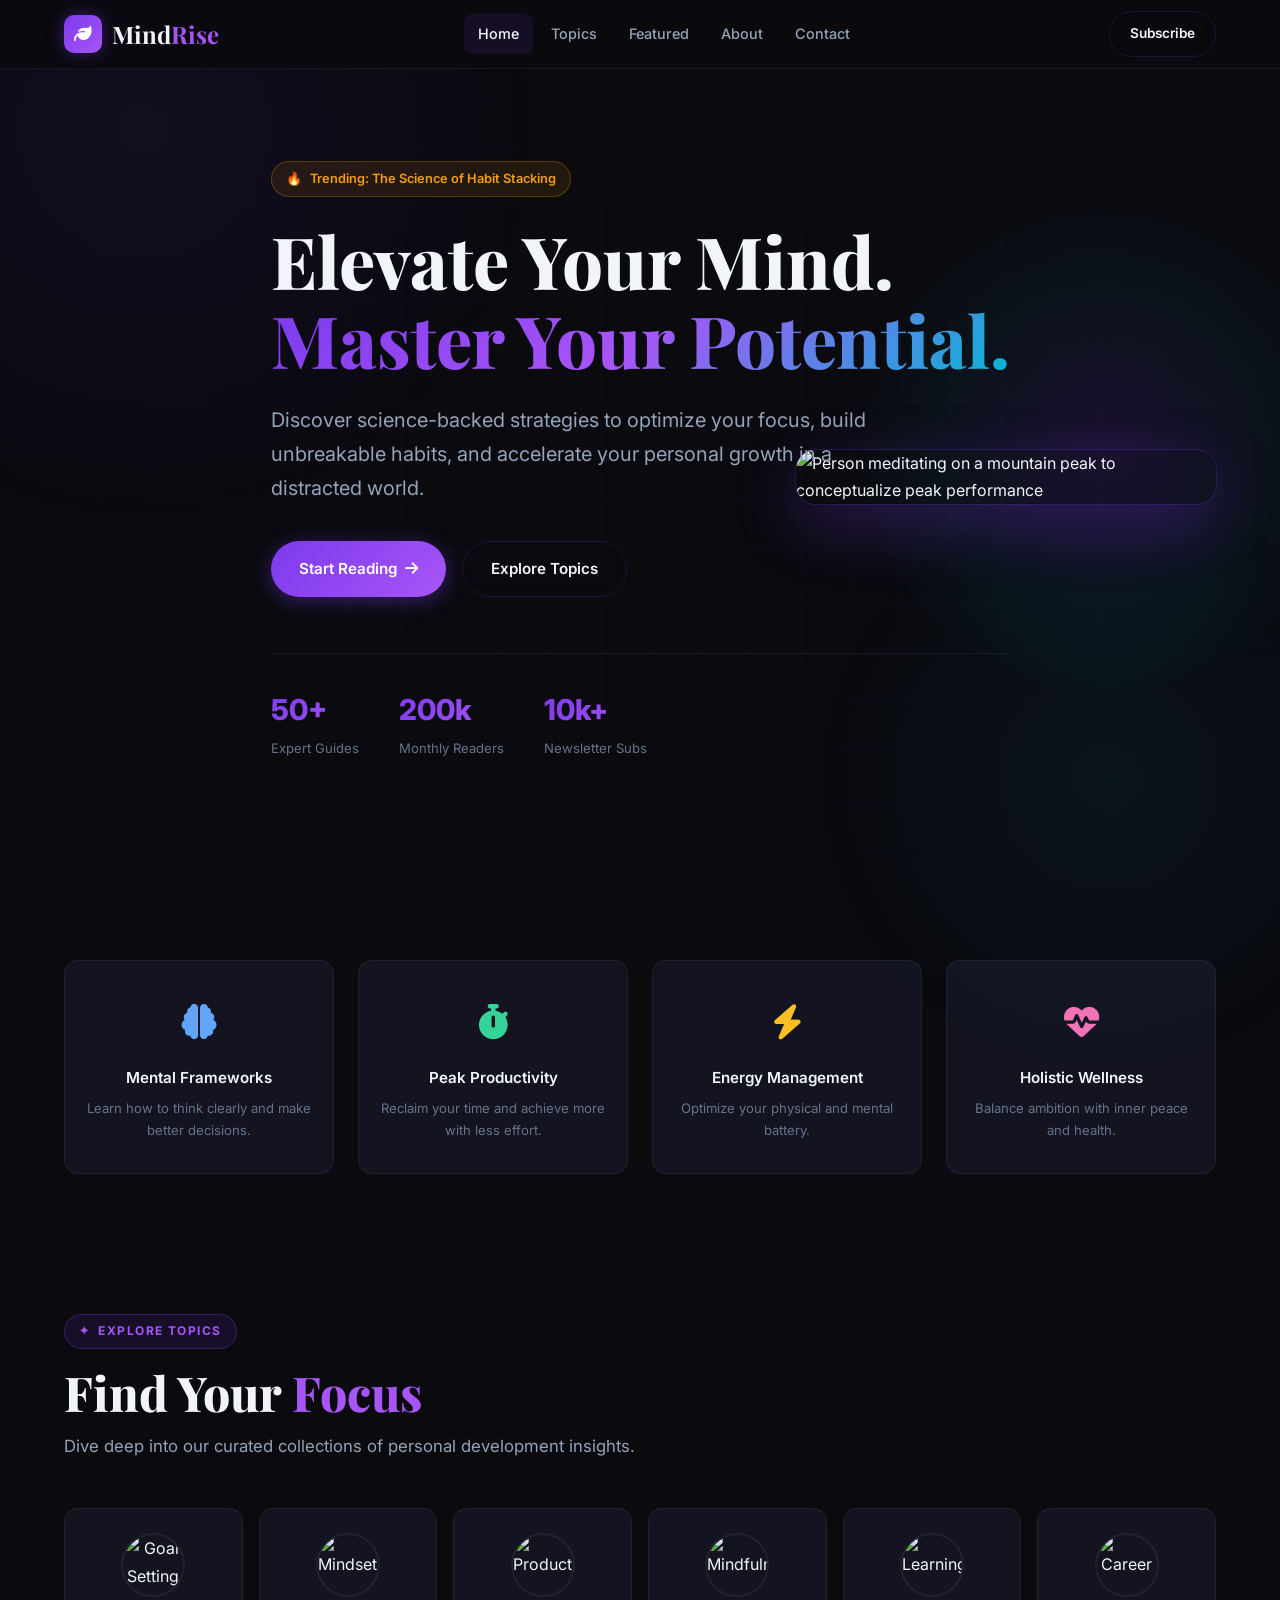
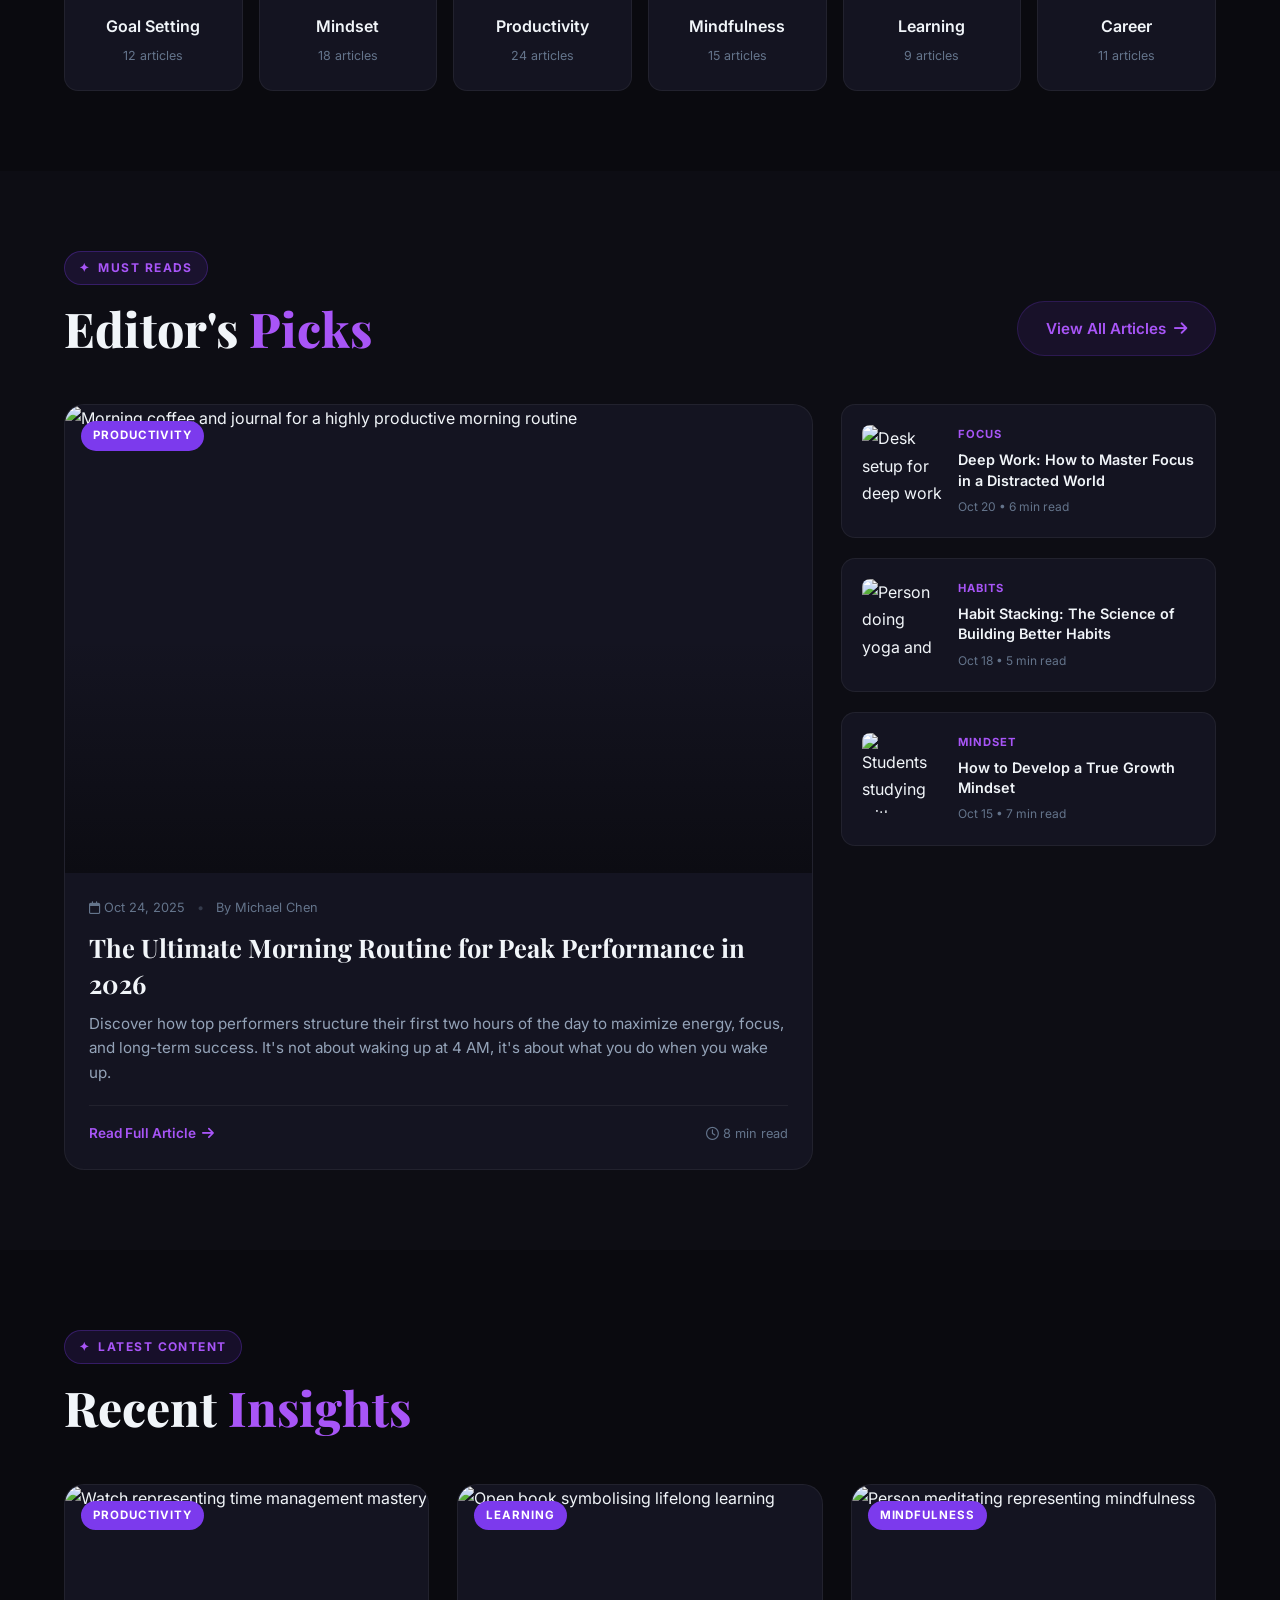
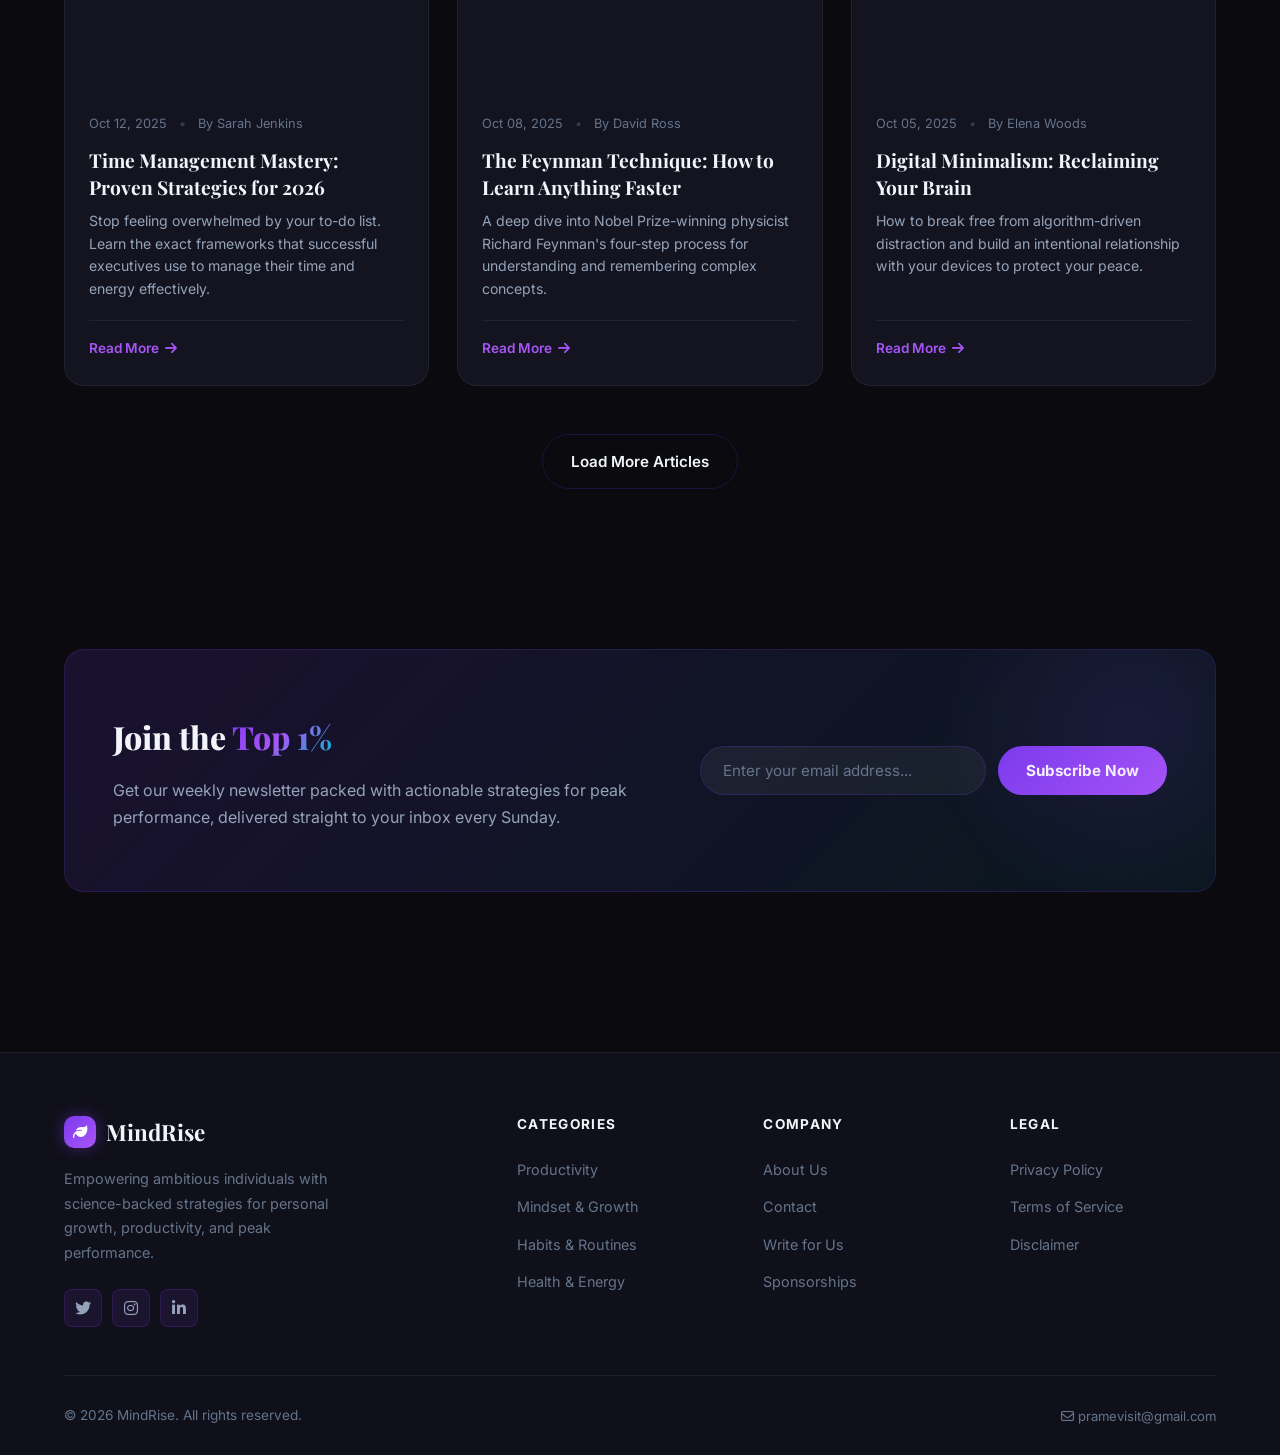
==== index.html @ 31d047fd "Add files via upload" ====
<!DOCTYPE html>
<html lang="en">

<head>
    <meta charset="UTF-8">
    <meta name="viewport" content="width=device-width, initial-scale=1.0">
    <title>MindRise | Master Your Potential</title>

    <!-- SEO Meta Tags -->
    <meta name="description"
        content="MindRise is a premium personal development and productivity platform. Discover science-backed strategies to optimize your focus, build better habits, and elevate your performance.">
    <meta name="keywords"
        content="personal development, productivity, growth mindset, morning routine, deep work, habit stacking, self improvement">

    <!-- Open Graph Meta Tags -->
    <meta property="og:title" content="MindRise | Master Your Potential">
    <meta property="og:description"
        content="Discover science-backed strategies to optimize your focus, build better habits, and elevate your performance.">
    <meta property="og:type" content="website">
    <meta property="og:url" content="https://mindrise.example.com">
    <meta property="og:image"
        content="https://images.unsplash.com/photo-1506784983877-45594efa4cbe?auto=format&fit=crop&q=80">

    <!-- FontAwesome for Icons -->
    <link rel="stylesheet" href="https://cdnjs.cloudflare.com/ajax/libs/font-awesome/6.4.0/css/all.min.css">

    <!-- Custom CSS -->
    <link rel="stylesheet" href="style.css">
</head>

<body>

    <!-- Reading Progress Bar -->
    <div id="readProgress"></div>

    <!-- Navigation -->
    <nav class="navbar">
        <div class="nav-inner">
            <a href="index.html" class="nav-logo">
                <div class="nav-logo-icon"><i class="fa-solid fa-leaf"></i></div>
                <div class="nav-logo-text">Mind<span>Rise</span></div>
            </a>

            <div class="nav-links">
                <a href="index.html" class="active">Home</a>
                <a href="#topics">Topics</a>
                <a href="#featured">Featured</a>
                <a href="about.html">About</a>
                <a href="contact.html">Contact</a>
            </div>

            <div class="nav-cta">
                <a href="#newsletter" class="btn btn-outline"
                    style="padding: 10px 20px; font-size: 0.85rem;">Subscribe</a>
            </div>

            <button class="nav-hamburger" aria-label="Menu">
                <span></span>
                <span></span>
                <span></span>
            </button>
        </div>

        <!-- Mobile Menu -->
        <div class="mobile-menu">
            <a href="index.html">Home</a>
            <a href="#topics">Topics</a>
            <a href="#featured">Featured</a>
            <a href="about.html">About</a>
            <a href="contact.html">Contact</a>
            <a href="#newsletter" style="color: var(--accent-secondary); margin-top: 10px;">Subscribe to Newsletter</a>
        </div>
    </nav>

    <!-- Hero Section -->
    <section class="hero">
        <div class="hero-bg-grid"></div>
        <div class="container relative">
            <div class="hero-content">
                <div class="hero-badge fade-in">Trending: The Science of Habit Stacking</div>
                <h1 class="hero-title fade-in" style="transition-delay: 0.1s;">
                    Elevate Your Mind. <br>
                    <span class="gradient-text">Master Your Potential.</span>
                </h1>
                <p class="hero-subtitle fade-in" style="transition-delay: 0.2s;">
                    Discover science-backed strategies to optimize your focus, build unbreakable habits, and accelerate
                    your personal growth in a distracted world.
                </p>
                <div class="hero-actions fade-in" style="transition-delay: 0.3s;">
                    <a href="#featured" class="btn btn-primary">Start Reading <i
                            class="fa-solid fa-arrow-right"></i></a>
                    <a href="#topics" class="btn btn-outline">Explore Topics</a>
                </div>

                <div class="hero-stats fade-in" style="transition-delay: 0.4s;">
                    <div class="stat-item">
                        <div class="stat-number">50+</div>
                        <div class="stat-label">Expert Guides</div>
                    </div>
                    <div class="stat-item">
                        <div class="stat-number">200k</div>
                        <div class="stat-label">Monthly Readers</div>
                    </div>
                    <div class="stat-item">
                        <div class="stat-number">10k+</div>
                        <div class="stat-label">Newsletter Subs</div>
                    </div>
                </div>
            </div>

            <div class="hero-visual"></div>
            <div class="hero-img-wrapper fade-in" style="transition-delay: 0.5s;">
                <img src="https://images.unsplash.com/photo-1506784983877-45594efa4cbe?auto=format&fit=crop&q=80&w=1200"
                    alt="Person meditating on a mountain peak to conceptualize peak performance">
            </div>
        </div>
    </section>

    <!-- Essential Habits Strip -->
    <section class="feature-strip">
        <div class="container">
            <div class="feature-strip-inner fade-in">
                <div class="feature-item">
                    <div class="feature-icon" style="color: #60a5fa;"><i class="fa-solid fa-brain"></i></div>
                    <div class="feature-label">Mental Frameworks</div>
                    <div class="feature-desc">Learn how to think clearly and make better decisions.</div>
                </div>
                <div class="feature-item">
                    <div class="feature-icon" style="color: #34d399;"><i class="fa-solid fa-stopwatch"></i></div>
                    <div class="feature-label">Peak Productivity</div>
                    <div class="feature-desc">Reclaim your time and achieve more with less effort.</div>
                </div>
                <div class="feature-item">
                    <div class="feature-icon" style="color: #fbbf24;"><i class="fa-solid fa-bolt"></i></div>
                    <div class="feature-label">Energy Management</div>
                    <div class="feature-desc">Optimize your physical and mental battery.</div>
                </div>
                <div class="feature-item">
                    <div class="feature-icon" style="color: #f472b6;"><i class="fa-solid fa-heart-pulse"></i></div>
                    <div class="feature-label">Holistic Wellness</div>
                    <div class="feature-desc">Balance ambition with inner peace and health.</div>
                </div>
            </div>
        </div>
    </section>

    <!-- Topic Categories -->
    <section id="topics" class="topics">
        <div class="container">
            <div class="section-tag fade-in">Explore Topics</div>
            <h2 class="section-title fade-in">Find Your <span>Focus</span></h2>
            <p class="section-sub fade-in">Dive deep into our curated collections of personal development insights.</p>

            <div class="topics-grid fade-in" style="transition-delay: 0.2s;">
                <a href="#" class="topic-card">
                    <div class="topic-img-wrapper"><img
                            src="https://images.unsplash.com/photo-1484480974693-6ca0a78fb36b?auto=format&fit=crop&q=80&w=200&h=200"
                            alt="Goal Setting"></div>
                    <div class="topic-name">Goal Setting</div>
                    <div class="topic-count">12 articles</div>
                </a>
                <a href="#" class="topic-card">
                    <div class="topic-img-wrapper"><img
                            src="https://images.unsplash.com/photo-1499209974431-9dddcece7f88?auto=format&fit=crop&q=80&w=200&h=200"
                            alt="Mindset"></div>
                    <div class="topic-name">Mindset</div>
                    <div class="topic-count">18 articles</div>
                </a>
                <a href="#" class="topic-card">
                    <div class="topic-img-wrapper"><img
                            src="https://images.unsplash.com/photo-1434493789847-2f02dc6ca35d?auto=format&fit=crop&q=80&w=200&h=200"
                            alt="Productivity"></div>
                    <div class="topic-name">Productivity</div>
                    <div class="topic-count">24 articles</div>
                </a>
                <a href="#" class="topic-card">
                    <div class="topic-img-wrapper"><img
                            src="https://images.unsplash.com/photo-1544367567-0f2fcb009e0b?auto=format&fit=crop&q=80&w=200&h=200"
                            alt="Mindfulness"></div>
                    <div class="topic-name">Mindfulness</div>
                    <div class="topic-count">15 articles</div>
                </a>
                <a href="#" class="topic-card">
                    <div class="topic-img-wrapper"><img
                            src="https://images.unsplash.com/photo-1532012197267-da84d127e765?auto=format&fit=crop&q=80&w=200&h=200"
                            alt="Learning"></div>
                    <div class="topic-name">Learning</div>
                    <div class="topic-count">9 articles</div>
                </a>
                <a href="#" class="topic-card">
                    <div class="topic-img-wrapper"><img
                            src="https://images.unsplash.com/photo-1486406146926-c627a92ad1ab?auto=format&fit=crop&q=80&w=200&h=200"
                            alt="Career"></div>
                    <div class="topic-name">Career</div>
                    <div class="topic-count">11 articles</div>
                </a>
            </div>
        </div>
    </section>

    <!-- Featured Articles -->
    <section id="featured" class="articles" style="background: rgba(20,20,33,0.3);">
        <div class="container">
            <div class="section-header">
                <div>
                    <div class="section-tag fade-in">Must Reads</div>
                    <h2 class="section-title fade-in">Editor's <span>Picks</span></h2>
                </div>
                <a href="#" class="btn btn-ghost fade-in">View All Articles <i class="fa-solid fa-arrow-right"></i></a>
            </div>

            <div class="articles-grid featured fade-in" style="transition-delay: 0.2s;">
                <!-- Large Featured Card -->
                <a href="article-morning-routine.html" class="article-card large">
                    <div class="article-card-img">
                        <img src="https://images.unsplash.com/photo-1498144846853-6ccca2da15d3?auto=format&fit=crop&q=80&w=1200"
                            alt="Morning coffee and journal for a highly productive morning routine">
                        <div class="article-card-img-overlay"></div>
                        <div class="article-card-category">Productivity</div>
                    </div>
                    <div class="article-card-body">
                        <div class="article-card-meta">
                            <span><i class="fa-regular fa-calendar"></i> Oct 24, 2025</span>
                            <span class="dot">•</span>
                            <span>By Michael Chen</span>
                        </div>
                        <h3 class="article-card-title">The Ultimate Morning Routine for Peak Performance in 2026</h3>
                        <p class="article-card-excerpt">Discover how top performers structure their first two hours of
                            the day to maximize energy, focus, and long-term success. It's not about waking up at 4 AM,
                            it's about what you do when you wake up.</p>
                        <div class="article-card-footer">
                            <span class="article-read-more">Read Full Article <i
                                    class="fa-solid fa-arrow-right"></i></span>
                            <span class="article-read-time"><i class="fa-regular fa-clock"></i> 8 min read</span>
                        </div>
                    </div>
                </a>

                <!-- Sidebar Smaller Cards -->
                <div class="articles-side">
                    <a href="article-deep-work.html" class="article-card-mini">
                        <div class="article-card-mini-img">
                            <img src="https://images.unsplash.com/photo-1499750310107-5fef28a66643?auto=format&fit=crop&q=80&w=400"
                                alt="Desk setup for deep work and focus">
                        </div>
                        <div class="article-card-mini-body">
                            <div class="article-card-mini-category">Focus</div>
                            <h4 class="article-card-mini-title">Deep Work: How to Master Focus in a Distracted World
                            </h4>
                            <div class="article-card-mini-meta">Oct 20 • 6 min read</div>
                        </div>
                    </a>

                    <a href="article-habit-stacking.html" class="article-card-mini">
                        <div class="article-card-mini-img">
                            <img src="https://images.unsplash.com/photo-1506126613408-eca07ce68773?auto=format&fit=crop&q=80&w=400"
                                alt="Person doing yoga and building habits">
                        </div>
                        <div class="article-card-mini-body">
                            <div class="article-card-mini-category">Habits</div>
                            <h4 class="article-card-mini-title">Habit Stacking: The Science of Building Better Habits
                            </h4>
                            <div class="article-card-mini-meta">Oct 18 • 5 min read</div>
                        </div>
                    </a>

                    <a href="article-growth-mindset.html" class="article-card-mini">
                        <div class="article-card-mini-img">
                            <img src="https://images.unsplash.com/photo-1522202176988-66273c2fd55f?auto=format&fit=crop&q=80&w=400"
                                alt="Students studying with a growth mindset">
                        </div>
                        <div class="article-card-mini-body">
                            <div class="article-card-mini-category">Mindset</div>
                            <h4 class="article-card-mini-title">How to Develop a True Growth Mindset</h4>
                            <div class="article-card-mini-meta">Oct 15 • 7 min read</div>
                        </div>
                    </a>
                </div>
            </div>
        </div>
    </section>

    <!-- Recent Articles Grid -->
    <section class="articles">
        <div class="container">
            <div class="section-header">
                <div>
                    <div class="section-tag fade-in">Latest Content</div>
                    <h2 class="section-title fade-in">Recent <span>Insights</span></h2>
                </div>
            </div>

            <div class="articles-grid fade-in" style="transition-delay: 0.2s;">
                <a href="article-time-management.html" class="article-card">
                    <div class="article-card-img">
                        <img src="https://images.unsplash.com/photo-1434493789847-2f02dc6ca35d?auto=format&fit=crop&q=80&w=800"
                            alt="Watch representing time management mastery">
                        <div class="article-card-category">Productivity</div>
                    </div>
                    <div class="article-card-body">
                        <div class="article-card-meta">
                            <span>Oct 12, 2025</span> <span class="dot">•</span> <span>By Sarah Jenkins</span>
                        </div>
                        <h3 class="article-card-title">Time Management Mastery: Proven Strategies for 2026</h3>
                        <p class="article-card-excerpt">Stop feeling overwhelmed by your to-do list. Learn the exact
                            frameworks that successful executives use to manage their time and energy effectively.</p>
                        <div class="article-card-footer">
                            <span class="article-read-more">Read More <i class="fa-solid fa-arrow-right"></i></span>
                        </div>
                    </div>
                </a>

                <a href="#" class="article-card">
                    <div class="article-card-img">
                        <img src="https://images.unsplash.com/photo-1488229297570-58520851e868?auto=format&fit=crop&q=80&w=800"
                            alt="Open book symbolising lifelong learning">
                        <div class="article-card-category">Learning</div>
                    </div>
                    <div class="article-card-body">
                        <div class="article-card-meta">
                            <span>Oct 08, 2025</span> <span class="dot">•</span> <span>By David Ross</span>
                        </div>
                        <h3 class="article-card-title">The Feynman Technique: How to Learn Anything Faster</h3>
                        <p class="article-card-excerpt">A deep dive into Nobel Prize-winning physicist Richard Feynman's
                            four-step process for understanding and remembering complex concepts.</p>
                        <div class="article-card-footer">
                            <span class="article-read-more">Read More <i class="fa-solid fa-arrow-right"></i></span>
                        </div>
                    </div>
                </a>

                <a href="#" class="article-card">
                    <div class="article-card-img">
                        <img src="https://images.unsplash.com/photo-1544367567-0f2fcb009e0b?auto=format&fit=crop&q=80&w=800"
                            alt="Person meditating representing mindfulness">
                        <div class="article-card-category">Mindfulness</div>
                    </div>
                    <div class="article-card-body">
                        <div class="article-card-meta">
                            <span>Oct 05, 2025</span> <span class="dot">•</span> <span>By Elena Woods</span>
                        </div>
                        <h3 class="article-card-title">Digital Minimalism: Reclaiming Your Brain</h3>
                        <p class="article-card-excerpt">How to break free from algorithm-driven distraction and build an
                            intentional relationship with your devices to protect your peace.</p>
                        <div class="article-card-footer">
                            <span class="article-read-more">Read More <i class="fa-solid fa-arrow-right"></i></span>
                        </div>
                    </div>
                </a>
            </div>

            <div style="text-align: center; margin-top: 48px;">
                <a href="#" class="btn btn-outline fade-in">Load More Articles</a>
            </div>
        </div>
    </section>

    <!-- Newsletter Integration -->
    <section id="newsletter" class="newsletter">
        <div class="container">
            <div class="newsletter-inner fade-in">
                <div class="newsletter-content">
                    <h2 class="newsletter-title">Join the <span class="gradient-text">Top 1%</span></h2>
                    <p class="newsletter-sub">Get our weekly newsletter packed with actionable strategies for peak
                        performance, delivered straight to your inbox every Sunday.</p>
                </div>
                <form class="newsletter-form">
                    <input type="email" class="newsletter-input" placeholder="Enter your email address..." required>
                    <button type="submit" class="newsletter-btn">Subscribe Now</button>
                </form>
            </div>
        </div>
    </section>

    <!-- Footer -->
    <footer>
        <div class="container">
            <div class="footer-main">
                <div class="footer-brand">
                    <div class="footer-brand-logo">
                        <div class="nav-logo-icon" style="width: 32px; height: 32px; font-size: 0.9rem;"><i
                                class="fa-solid fa-leaf"></i></div>
                        <div>Mind<span>Rise</span></div>
                    </div>
                    <p class="footer-desc">Empowering ambitious individuals with science-backed strategies for personal
                        growth, productivity, and peak performance.</p>
                    <div class="footer-socials">
                        <a href="#" class="social-btn"><i class="fa-brands fa-twitter"></i></a>
                        <a href="#" class="social-btn"><i class="fa-brands fa-instagram"></i></a>
                        <a href="#" class="social-btn"><i class="fa-brands fa-linkedin-in"></i></a>
                    </div>
                </div>

                <div class="footer-col">
                    <h4>Categories</h4>
                    <ul>
                        <li><a href="#">Productivity</a></li>
                        <li><a href="#">Mindset & Growth</a></li>
                        <li><a href="#">Habits & Routines</a></li>
                        <li><a href="#">Health & Energy</a></li>
                    </ul>
                </div>

                <div class="footer-col">
                    <h4>Company</h4>
                    <ul>
                        <li><a href="about.html">About Us</a></li>
                        <li><a href="contact.html">Contact</a></li>
                        <li><a href="#">Write for Us</a></li>
                        <li><a href="#">Sponsorships</a></li>
                    </ul>
                </div>

                <div class="footer-col">
                    <h4>Legal</h4>
                    <ul>
                        <li><a href="privacy-policy.html">Privacy Policy</a></li>
                        <li><a href="terms.html">Terms of Service</a></li>
                        <li><a href="disclaimer.html">Disclaimer</a></li>
                    </ul>
                </div>
            </div>

            <div class="footer-bottom">
                <div class="footer-copy">&copy; 2026 MindRise. All rights reserved.</div>
                <div class="footer-legal">
                    <a href="mailto:pramevisit@gmail.com"><i class="fa-regular fa-envelope"></i>
                        pramevisit@gmail.com</a>
                </div>
            </div>
        </div>
    </footer>

    <!-- Scroll to Top -->
    <button id="scrollTop" aria-label="Scroll to top"><i class="fa-solid fa-arrow-up"></i></button>

    <!-- Scripts -->
    <script src="script.js"></script>
</body>

</html>
---- style.css ----
/* ===================================
   MindRise – Premium CSS Design System
   =================================== */

@import url('https://fonts.googleapis.com/css2?family=Inter:wght@300;400;500;600;700;800;900&family=Playfair+Display:ital,wght@0,700;0,800;1,700&display=swap');

/* --- CSS Variables / Design Tokens --- */
:root {
  --bg-primary: #0a0a0f;
  --bg-secondary: #10101a;
  --bg-card: #141421;
  --bg-card-hover: #1a1a2e;
  --accent-primary: #7c3aed;
  --accent-secondary: #a855f7;
  --accent-gold: #f59e0b;
  --accent-teal: #06b6d4;
  --text-primary: #f1f5f9;
  --text-secondary: #94a3b8;
  --text-muted: #64748b;
  --border: rgba(124, 58, 237, 0.2);
  --border-light: rgba(255, 255, 255, 0.06);
  --glass: rgba(20, 20, 33, 0.7);
  --shadow-glow: 0 0 40px rgba(124, 58, 237, 0.15);
  --shadow-card: 0 4px 32px rgba(0, 0, 0, 0.4);
  --radius-sm: 8px;
  --radius-md: 14px;
  --radius-lg: 20px;
  --transition: 0.3s cubic-bezier(0.4, 0, 0.2, 1);
  --font-body: 'Inter', sans-serif;
  --font-display: 'Playfair Display', serif;
  --max-width: 1200px;
}

/* --- Reset & Base --- */
*,
*::before,
*::after {
  box-sizing: border-box;
  margin: 0;
  padding: 0;
}

html {
  scroll-behavior: smooth;
}

body {
  font-family: var(--font-body);
  background: var(--bg-primary);
  color: var(--text-primary);
  line-height: 1.7;
  overflow-x: hidden;
}

img {
  max-width: 100%;
  height: auto;
  display: block;
}

a {
  color: inherit;
  text-decoration: none;
}

ul {
  list-style: none;
}

/* --- Background Ambient --- */
body::before {
  content: '';
  position: fixed;
  top: -30%;
  left: -20%;
  width: 800px;
  height: 800px;
  background: radial-gradient(circle, rgba(124, 58, 237, 0.08) 0%, transparent 70%);
  pointer-events: none;
  z-index: 0;
}

body::after {
  content: '';
  position: fixed;
  bottom: -20%;
  right: -10%;
  width: 600px;
  height: 600px;
  background: radial-gradient(circle, rgba(6, 182, 212, 0.06) 0%, transparent 70%);
  pointer-events: none;
  z-index: 0;
}

/* --- Utility --- */
.container {
  max-width: var(--max-width);
  margin: 0 auto;
  padding: 0 24px;
}

.section-tag {
  display: inline-flex;
  align-items: center;
  gap: 8px;
  font-size: 0.75rem;
  font-weight: 700;
  letter-spacing: 0.12em;
  text-transform: uppercase;
  color: var(--accent-secondary);
  background: rgba(124, 58, 237, 0.12);
  border: 1px solid rgba(124, 58, 237, 0.3);
  border-radius: 50px;
  padding: 6px 14px;
  margin-bottom: 16px;
}

.section-tag::before {
  content: '✦';
}

.section-title {
  font-family: var(--font-display);
  font-size: clamp(2rem, 4vw, 3rem);
  font-weight: 800;
  line-height: 1.15;
  color: var(--text-primary);
}

.section-title span {
  color: var(--accent-secondary);
}

.section-sub {
  color: var(--text-secondary);
  font-size: 1.05rem;
  margin-top: 12px;
  max-width: 600px;
}

.gradient-text {
  background: linear-gradient(135deg, var(--accent-primary), var(--accent-secondary), var(--accent-teal));
  -webkit-background-clip: text;
  -webkit-text-fill-color: transparent;
  background-clip: text;
}

.btn {
  display: inline-flex;
  align-items: center;
  gap: 8px;
  font-family: var(--font-body);
  font-size: 0.95rem;
  font-weight: 600;
  border: none;
  cursor: pointer;
  border-radius: 50px;
  transition: var(--transition);
  padding: 14px 28px;
  text-decoration: none;
}

.btn-primary {
  background: linear-gradient(135deg, var(--accent-primary), var(--accent-secondary));
  color: #fff;
  box-shadow: 0 4px 20px rgba(124, 58, 237, 0.4);
}

.btn-primary:hover {
  transform: translateY(-2px);
  box-shadow: 0 8px 30px rgba(124, 58, 237, 0.5);
}

.btn-outline {
  background: transparent;
  color: var(--text-primary);
  border: 1.5px solid var(--border);
  backdrop-filter: blur(8px);
}

.btn-outline:hover {
  border-color: var(--accent-secondary);
  color: var(--accent-secondary);
  transform: translateY(-2px);
}

.btn-ghost {
  background: rgba(124, 58, 237, 0.1);
  color: var(--accent-secondary);
  border: 1px solid rgba(124, 58, 237, 0.2);
}

.btn-ghost:hover {
  background: rgba(124, 58, 237, 0.2);
  transform: translateY(-2px);
}

/* --- Navigation --- */
.navbar {
  position: fixed;
  top: 0;
  left: 0;
  right: 0;
  z-index: 1000;
  background: rgba(10, 10, 15, 0.85);
  backdrop-filter: blur(20px);
  border-bottom: 1px solid var(--border-light);
  transition: var(--transition);
}

.navbar.scrolled {
  background: rgba(10, 10, 15, 0.97);
  box-shadow: 0 4px 24px rgba(0, 0, 0, 0.3);
}

.nav-inner {
  max-width: var(--max-width);
  margin: 0 auto;
  padding: 0 24px;
  height: 68px;
  display: flex;
  align-items: center;
  justify-content: space-between;
}

.nav-logo {
  display: flex;
  align-items: center;
  gap: 10px;
  font-family: var(--font-display);
  font-size: 1.5rem;
  font-weight: 700;
}

.nav-logo-icon {
  width: 38px;
  height: 38px;
  background: linear-gradient(135deg, var(--accent-primary), var(--accent-secondary));
  border-radius: 10px;
  display: flex;
  align-items: center;
  justify-content: center;
  font-size: 1.1rem;
  color: #fff;
  box-shadow: 0 0 16px rgba(124, 58, 237, 0.4);
}

.nav-logo-text {
  color: var(--text-primary);
}

.nav-logo-text span {
  color: var(--accent-secondary);
}

.nav-links {
  display: flex;
  align-items: center;
  gap: 4px;
}

.nav-links a {
  font-size: 0.9rem;
  font-weight: 500;
  color: var(--text-secondary);
  padding: 8px 14px;
  border-radius: var(--radius-sm);
  transition: var(--transition);
}

.nav-links a:hover,
.nav-links a.active {
  color: var(--text-primary);
  background: rgba(124, 58, 237, 0.1);
}

.nav-cta {
  display: flex;
  align-items: center;
  gap: 12px;
}

.nav-hamburger {
  display: none;
  flex-direction: column;
  gap: 5px;
  cursor: pointer;
  background: none;
  border: none;
  padding: 4px;
}

.nav-hamburger span {
  width: 22px;
  height: 2px;
  background: var(--text-primary);
  border-radius: 2px;
  transition: var(--transition);
}

.mobile-menu {
  display: none;
  position: absolute;
  top: 68px;
  left: 0;
  right: 0;
  background: rgba(10, 10, 15, 0.98);
  backdrop-filter: blur(20px);
  border-bottom: 1px solid var(--border-light);
  padding: 20px 24px;
  flex-direction: column;
  gap: 4px;
}

.mobile-menu.open {
  display: flex;
}

.mobile-menu a {
  font-size: 1rem;
  font-weight: 500;
  color: var(--text-secondary);
  padding: 12px 16px;
  border-radius: var(--radius-md);
  transition: var(--transition);
}

.mobile-menu a:hover {
  color: var(--text-primary);
  background: rgba(124, 58, 237, 0.1);
}

/* --- Hero Section --- */
.hero {
  position: relative;
  min-height: 100vh;
  display: flex;
  align-items: center;
  padding: 100px 0 80px;
  overflow: hidden;
}

.hero-bg-grid {
  position: absolute;
  inset: 0;
  background-image:
    linear-gradient(rgba(124, 58, 237, 0.04) 1px, transparent 1px),
    linear-gradient(90deg, rgba(124, 58, 237, 0.04) 1px, transparent 1px);
  background-size: 50px 50px;
  mask-image: radial-gradient(ellipse at center, black 30%, transparent 80%);
}

.hero-content {
  position: relative;
  z-index: 2;
  max-width: 780px;
}

.hero-badge {
  display: inline-flex;
  align-items: center;
  gap: 8px;
  font-size: 0.8rem;
  font-weight: 600;
  color: var(--accent-gold);
  background: rgba(245, 158, 11, 0.1);
  border: 1px solid rgba(245, 158, 11, 0.25);
  border-radius: 50px;
  padding: 6px 14px;
  margin-bottom: 24px;
}

.hero-badge::before {
  content: '🔥';
}

.hero-title {
  font-family: var(--font-display);
  font-size: clamp(2.8rem, 6vw, 4.5rem);
  font-weight: 800;
  line-height: 1.1;
  margin-bottom: 24px;
}

.hero-subtitle {
  font-size: clamp(1.05rem, 2vw, 1.25rem);
  color: var(--text-secondary);
  line-height: 1.7;
  margin-bottom: 36px;
  max-width: 600px;
}

.hero-actions {
  display: flex;
  gap: 16px;
  flex-wrap: wrap;
  margin-bottom: 56px;
}

.hero-stats {
  display: flex;
  gap: 40px;
  flex-wrap: wrap;
  padding-top: 32px;
  border-top: 1px solid var(--border-light);
}

.stat-item {}

.stat-number {
  font-size: 1.8rem;
  font-weight: 800;
  background: linear-gradient(135deg, var(--accent-primary), var(--accent-secondary));
  -webkit-background-clip: text;
  -webkit-text-fill-color: transparent;
  background-clip: text;
}

.stat-label {
  font-size: 0.82rem;
  color: var(--text-muted);
  margin-top: 2px;
}

.hero-visual {
  position: absolute;
  right: -5%;
  top: 50%;
  transform: translateY(-50%);
  width: 480px;
  height: 480px;
  border-radius: 50%;
  background: radial-gradient(circle, rgba(124, 58, 237, 0.15) 0%, rgba(6, 182, 212, 0.05) 50%, transparent 80%);
  animation: float 6s ease-in-out infinite;
}

.hero-img-wrapper {
  position: absolute;
  right: 5%;
  top: 50%;
  transform: translateY(-50%);
  width: 420px;
  border-radius: var(--radius-lg);
  overflow: hidden;
  box-shadow: 0 20px 64px rgba(124, 58, 237, 0.3), 0 0 0 1px var(--border);
}

.hero-img-wrapper img {
  width: 100%;
  height: 100%;
  object-fit: cover;
}

@keyframes float {

  0%,
  100% {
    transform: translateY(-50%);
  }

  50% {
    transform: translateY(calc(-50% - 16px));
  }
}

/* --- Topics / Categories --- */
.topics {
  padding: 80px 0;
}

.topics-grid {
  display: grid;
  grid-template-columns: repeat(auto-fit, minmax(160px, 1fr));
  gap: 16px;
  margin-top: 48px;
}

.topic-card {
  background: var(--bg-card);
  border: 1px solid var(--border-light);
  border-radius: var(--radius-md);
  padding: 24px 20px;
  text-align: center;
  cursor: pointer;
  transition: var(--transition);
  text-decoration: none;
  color: inherit;
}

.topic-card:hover {
  border-color: var(--accent-primary);
  background: var(--bg-card-hover);
  transform: translateY(-4px);
  box-shadow: var(--shadow-glow);
}

.topic-img-wrapper {
  width: 64px;
  height: 64px;
  margin: 0 auto 16px;
  border-radius: 50%;
  overflow: hidden;
  border: 2px solid var(--border-light);
  transition: var(--transition);
}

.topic-card:hover .topic-img-wrapper {
  border-color: var(--accent-primary);
  transform: scale(1.1);
  box-shadow: 0 0 16px rgba(124, 58, 237, 0.3);
}

.topic-img-wrapper img {
  width: 100%;
  height: 100%;
  object-fit: cover;
}

.topic-name {
  font-size: 1rem;
  font-weight: 600;
  color: var(--text-primary);
}

.topic-count {
  font-size: 0.78rem;
  color: var(--text-muted);
  margin-top: 4px;
}

/* --- Article Cards --- */
.articles {
  padding: 80px 0;
}

.section-header {
  display: flex;
  justify-content: space-between;
  align-items: flex-end;
  margin-bottom: 48px;
  flex-wrap: wrap;
  gap: 16px;
}

.articles-grid {
  display: grid;
  grid-template-columns: repeat(auto-fit, minmax(320px, 1fr));
  gap: 28px;
}

.articles-grid.featured {
  grid-template-columns: 2fr 1fr;
}

.article-card {
  background: var(--bg-card);
  border: 1px solid var(--border-light);
  border-radius: var(--radius-lg);
  overflow: hidden;
  transition: var(--transition);
  display: flex;
  flex-direction: column;
}

.article-card:hover {
  border-color: var(--accent-primary);
  transform: translateY(-6px);
  box-shadow: var(--shadow-card), var(--shadow-glow);
}

.article-card-img {
  position: relative;
  overflow: hidden;
  aspect-ratio: 16/9;
}

.article-card-img img {
  width: 100%;
  height: 100%;
  object-fit: cover;
  transition: transform 0.5s ease;
}

.article-card:hover .article-card-img img {
  transform: scale(1.06);
}

.article-card-img-overlay {
  position: absolute;
  inset: 0;
  background: linear-gradient(to bottom, transparent 50%, rgba(10, 10, 15, 0.8) 100%);
}

.article-card-category {
  position: absolute;
  top: 16px;
  left: 16px;
  font-size: 0.72rem;
  font-weight: 700;
  letter-spacing: 0.08em;
  text-transform: uppercase;
  color: #fff;
  background: var(--accent-primary);
  border-radius: 50px;
  padding: 5px 12px;
}

.article-card-body {
  padding: 24px;
  flex: 1;
  display: flex;
  flex-direction: column;
}

.article-card-meta {
  display: flex;
  align-items: center;
  gap: 12px;
  font-size: 0.8rem;
  color: var(--text-muted);
  margin-bottom: 12px;
}

.article-card-meta .dot {
  opacity: 0.4;
}

.article-card-title {
  font-family: var(--font-display);
  font-size: 1.2rem;
  font-weight: 700;
  color: var(--text-primary);
  line-height: 1.4;
  margin-bottom: 10px;
  transition: color var(--transition);
}

.article-card:hover .article-card-title {
  color: var(--accent-secondary);
}

.article-card-excerpt {
  font-size: 0.88rem;
  color: var(--text-secondary);
  line-height: 1.6;
  flex: 1;
}

.article-card-footer {
  display: flex;
  justify-content: space-between;
  align-items: center;
  margin-top: 20px;
  padding-top: 16px;
  border-top: 1px solid var(--border-light);
}

.article-read-more {
  font-size: 0.85rem;
  font-weight: 600;
  color: var(--accent-secondary);
  display: flex;
  align-items: center;
  gap: 6px;
  transition: gap var(--transition);
}

.article-card:hover .article-read-more {
  gap: 10px;
}

.article-read-time {
  font-size: 0.8rem;
  color: var(--text-muted);
}

/* Featured article card */
.article-card.large .article-card-img {
  aspect-ratio: 16/10;
}

.article-card.large .article-card-title {
  font-size: 1.6rem;
}

.article-card.large .article-card-excerpt {
  font-size: 0.95rem;
}

/* Sidebar small cards */
.articles-side {
  display: flex;
  flex-direction: column;
  gap: 20px;
}

.article-card-mini {
  background: var(--bg-card);
  border: 1px solid var(--border-light);
  border-radius: var(--radius-md);
  padding: 20px;
  display: flex;
  gap: 16px;
  align-items: flex-start;
  transition: var(--transition);
  cursor: pointer;
  text-decoration: none;
  color: inherit;
}

.article-card-mini:hover {
  border-color: var(--accent-primary);
  background: var(--bg-card-hover);
  transform: translateX(4px);
}

.article-card-mini-img {
  width: 80px;
  height: 80px;
  border-radius: var(--radius-sm);
  overflow: hidden;
  flex-shrink: 0;
}

.article-card-mini-img img {
  width: 100%;
  height: 100%;
  object-fit: cover;
}

.article-card-mini-body {}

.article-card-mini-category {
  font-size: 0.7rem;
  font-weight: 700;
  text-transform: uppercase;
  letter-spacing: 0.08em;
  color: var(--accent-secondary);
  margin-bottom: 6px;
}

.article-card-mini-title {
  font-size: 0.9rem;
  font-weight: 600;
  color: var(--text-primary);
  line-height: 1.4;
}

.article-card-mini-meta {
  font-size: 0.75rem;
  color: var(--text-muted);
  margin-top: 6px;
}

/* --- Newsletter Section --- */
.newsletter {
  padding: 80px 0;
}

.newsletter-inner {
  background: linear-gradient(135deg, rgba(124, 58, 237, 0.15), rgba(6, 182, 212, 0.08));
  border: 1px solid var(--border);
  border-radius: var(--radius-lg);
  padding: 60px 48px;
  display: flex;
  align-items: center;
  justify-content: space-between;
  gap: 40px;
  flex-wrap: wrap;
  position: relative;
  overflow: hidden;
}

.newsletter-inner::before {
  content: '';
  position: absolute;
  top: -50%;
  right: -10%;
  width: 400px;
  height: 400px;
  background: radial-gradient(circle, rgba(124, 58, 237, 0.12) 0%, transparent 70%);
  pointer-events: none;
}

.newsletter-content {
  flex: 1;
  min-width: 280px;
}

.newsletter-title {
  font-family: var(--font-display);
  font-size: 2rem;
  font-weight: 800;
  margin-bottom: 12px;
}

.newsletter-sub {
  color: var(--text-secondary);
  font-size: 1rem;
}

.newsletter-form {
  display: flex;
  gap: 12px;
  flex-wrap: wrap;
  min-width: 320px;
}

.newsletter-input {
  flex: 1;
  min-width: 220px;
  background: rgba(255, 255, 255, 0.05);
  border: 1px solid var(--border);
  border-radius: 50px;
  padding: 14px 22px;
  color: var(--text-primary);
  font-family: var(--font-body);
  font-size: 0.95rem;
  outline: none;
  transition: var(--transition);
}

.newsletter-input::placeholder {
  color: var(--text-muted);
}

.newsletter-input:focus {
  border-color: var(--accent-secondary);
  background: rgba(255, 255, 255, 0.08);
}

.newsletter-btn {
  background: linear-gradient(135deg, var(--accent-primary), var(--accent-secondary));
  color: #fff;
  border: none;
  border-radius: 50px;
  padding: 14px 28px;
  font-family: var(--font-body);
  font-weight: 700;
  font-size: 0.95rem;
  cursor: pointer;
  transition: var(--transition);
  white-space: nowrap;
}

.newsletter-btn:hover {
  transform: translateY(-2px);
  box-shadow: 0 8px 24px rgba(124, 58, 237, 0.45);
}

/* --- Quote / Feature Strip --- */
.feature-strip {
  padding: 60px 0;
}

.feature-strip-inner {
  display: grid;
  grid-template-columns: repeat(auto-fit, minmax(200px, 1fr));
  gap: 24px;
}

.feature-item {
  text-align: center;
  padding: 32px 20px;
  background: var(--bg-card);
  border: 1px solid var(--border-light);
  border-radius: var(--radius-md);
  transition: var(--transition);
}

.feature-item:hover {
  border-color: var(--accent-primary);
  transform: translateY(-4px);
}

.feature-icon {
  font-size: 2.2rem;
  margin-bottom: 12px;
}

.feature-label {
  font-size: 0.95rem;
  font-weight: 600;
  color: var(--text-primary);
}

.feature-desc {
  font-size: 0.82rem;
  color: var(--text-muted);
  margin-top: 6px;
}

/* --- Article Page Layout --- */
.article-page {
  padding-top: 100px;
}

.article-header {
  padding: 60px 0 40px;
  text-align: center;
}

.article-header-category {
  display: inline-block;
  font-size: 0.75rem;
  font-weight: 700;
  text-transform: uppercase;
  letter-spacing: 0.1em;
  color: var(--accent-secondary);
  margin-bottom: 20px;
}

.article-header-title {
  font-family: var(--font-display);
  font-size: clamp(2rem, 5vw, 3.5rem);
  font-weight: 800;
  line-height: 1.15;
  max-width: 800px;
  margin: 0 auto 24px;
}

.article-header-meta {
  display: flex;
  align-items: center;
  justify-content: center;
  gap: 16px;
  font-size: 0.88rem;
  color: var(--text-muted);
  flex-wrap: wrap;
}

.article-hero-img {
  width: 100%;
  max-height: 480px;
  object-fit: cover;
  border-radius: var(--radius-lg);
  margin-bottom: 48px;
}

.article-body {
  max-width: 760px;
  margin: 0 auto;
}

.article-body h2 {
  font-family: var(--font-display);
  font-size: 1.75rem;
  font-weight: 700;
  color: var(--text-primary);
  margin: 48px 0 20px;
  padding-bottom: 12px;
  border-bottom: 1px solid var(--border-light);
}

.article-body h3 {
  font-size: 1.25rem;
  font-weight: 700;
  color: var(--accent-secondary);
  margin: 32px 0 14px;
}

.article-body p {
  color: var(--text-secondary);
  line-height: 1.85;
  margin-bottom: 22px;
  font-size: 1.02rem;
}

.article-body ul,
.article-body ol {
  margin: 0 0 22px 28px;
  color: var(--text-secondary);
}

.article-body li {
  margin-bottom: 10px;
  line-height: 1.7;
  font-size: 1.02rem;
}

.article-body ul li::marker {
  color: var(--accent-secondary);
}

.article-body strong {
  color: var(--text-primary);
  font-weight: 700;
}

.article-body a {
  color: var(--accent-secondary);
  text-decoration: underline;
}

.article-body a:hover {
  color: var(--accent-primary);
}

.article-quote {
  border-left: 4px solid var(--accent-primary);
  background: rgba(124, 58, 237, 0.08);
  border-radius: 0 var(--radius-sm) var(--radius-sm) 0;
  padding: 20px 28px;
  margin: 32px 0;
  font-style: italic;
  font-size: 1.1rem;
  color: var(--text-primary);
}

.article-img-caption {
  font-size: 0.82rem;
  color: var(--text-muted);
  text-align: center;
  margin-top: 8px;
}

.article-tags {
  display: flex;
  gap: 8px;
  flex-wrap: wrap;
  margin-top: 40px;
}

.tag {
  font-size: 0.78rem;
  font-weight: 600;
  text-transform: uppercase;
  letter-spacing: 0.06em;
  background: rgba(124, 58, 237, 0.12);
  border: 1px solid rgba(124, 58, 237, 0.25);
  color: var(--accent-secondary);
  border-radius: 50px;
  padding: 5px 14px;
  transition: var(--transition);
}

.tag:hover {
  background: rgba(124, 58, 237, 0.25);
}

.article-share {
  margin-top: 48px;
  padding-top: 32px;
  border-top: 1px solid var(--border-light);
  display: flex;
  align-items: center;
  gap: 16px;
  flex-wrap: wrap;
}

.share-label {
  font-size: 0.9rem;
  font-weight: 600;
  color: var(--text-secondary);
}

.share-btn {
  display: inline-flex;
  align-items: center;
  gap: 8px;
  font-size: 0.85rem;
  font-weight: 600;
  border-radius: 50px;
  padding: 8px 18px;
  transition: var(--transition);
  cursor: pointer;
  border: none;
}

.share-twitter {
  background: rgba(29, 161, 242, 0.15);
  color: #1da1f2;
}

.share-twitter:hover {
  background: rgba(29, 161, 242, 0.25);
}

.share-linkedin {
  background: rgba(10, 102, 194, 0.15);
  color: #0a66c2;
}

.share-linkedin:hover {
  background: rgba(10, 102, 194, 0.25);
}

.share-copy {
  background: rgba(124, 58, 237, 0.15);
  color: var(--accent-secondary);
}

.share-copy:hover {
  background: rgba(124, 58, 237, 0.25);
}

/* --- Related Articles --- */
.related {
  padding: 60px 0;
}

.related-grid {
  display: grid;
  grid-template-columns: repeat(auto-fit, minmax(280px, 1fr));
  gap: 24px;
  margin-top: 32px;
}

/* --- Info Page (About, Privacy, etc) --- */
.info-page {
  padding: 120px 0 80px;
}

.info-page .info-hero {
  max-width: 760px;
  margin: 0 auto 60px;
}

.info-body {
  max-width: 760px;
  margin: 0 auto;
}

.info-body h2 {
  font-family: var(--font-display);
  font-size: 1.7rem;
  font-weight: 700;
  margin: 40px 0 16px;
  color: var(--text-primary);
}

.info-body h3 {
  font-size: 1.15rem;
  font-weight: 600;
  color: var(--accent-secondary);
  margin: 28px 0 12px;
}

.info-body p {
  color: var(--text-secondary);
  line-height: 1.85;
  margin-bottom: 20px;
}

.info-body ul {
  margin: 0 0 20px 24px;
  color: var(--text-secondary);
}

.info-body li {
  margin-bottom: 8px;
  line-height: 1.7;
}

.info-body a {
  color: var(--accent-secondary);
}

.info-card {
  background: var(--bg-card);
  border: 1px solid var(--border-light);
  border-radius: var(--radius-md);
  padding: 28px 32px;
  margin: 24px 0;
}

/* --- Contact Page --- */
.contact-grid {
  display: grid;
  grid-template-columns: 1fr 1fr;
  gap: 48px;
  margin-top: 48px;
}

.contact-info {}

.contact-item {
  display: flex;
  gap: 16px;
  margin-bottom: 28px;
}

.contact-icon {
  width: 48px;
  height: 48px;
  border-radius: var(--radius-sm);
  background: rgba(124, 58, 237, 0.12);
  border: 1px solid rgba(124, 58, 237, 0.2);
  display: flex;
  align-items: center;
  justify-content: center;
  font-size: 1.3rem;
  flex-shrink: 0;
}

.contact-item-label {
  font-size: 0.8rem;
  font-weight: 700;
  text-transform: uppercase;
  letter-spacing: 0.08em;
  color: var(--text-muted);
  margin-bottom: 4px;
}

.contact-item-value {
  font-size: 0.98rem;
  color: var(--text-primary);
}

.contact-item-value a {
  color: var(--accent-secondary);
}

.contact-form-wrap {
  background: var(--bg-card);
  border: 1px solid var(--border-light);
  border-radius: var(--radius-lg);
  padding: 36px;
}

.form-group {
  margin-bottom: 20px;
}

.form-label {
  display: block;
  font-size: 0.85rem;
  font-weight: 600;
  color: var(--text-secondary);
  margin-bottom: 8px;
}

.form-input,
.form-textarea {
  width: 100%;
  background: rgba(255, 255, 255, 0.04);
  border: 1px solid var(--border-light);
  border-radius: var(--radius-sm);
  padding: 12px 16px;
  color: var(--text-primary);
  font-family: var(--font-body);
  font-size: 0.95rem;
  outline: none;
  transition: var(--transition);
}

.form-input:focus,
.form-textarea:focus {
  border-color: var(--accent-secondary);
  background: rgba(255, 255, 255, 0.06);
}

.form-textarea {
  min-height: 140px;
  resize: vertical;
}

.form-submit {
  width: 100%;
  background: linear-gradient(135deg, var(--accent-primary), var(--accent-secondary));
  color: #fff;
  border: none;
  border-radius: 50px;
  padding: 15px 28px;
  font-family: var(--font-body);
  font-weight: 700;
  font-size: 1rem;
  cursor: pointer;
  transition: var(--transition);
}

.form-submit:hover {
  transform: translateY(-2px);
  box-shadow: 0 8px 24px rgba(124, 58, 237, 0.4);
}

/* --- Footer --- */
footer {
  background: var(--bg-secondary);
  border-top: 1px solid var(--border-light);
  padding: 60px 0 28px;
  margin-top: 80px;
}

.footer-main {
  display: grid;
  grid-template-columns: 2fr 1fr 1fr 1fr;
  gap: 40px;
  margin-bottom: 48px;
  flex-wrap: wrap;
}

.footer-brand {}

.footer-brand-logo {
  display: flex;
  align-items: center;
  gap: 10px;
  margin-bottom: 16px;
  font-family: var(--font-display);
  font-size: 1.4rem;
  font-weight: 700;
}

.footer-desc {
  font-size: 0.9rem;
  color: var(--text-muted);
  line-height: 1.7;
  max-width: 280px;
  margin-bottom: 24px;
}

.footer-socials {
  display: flex;
  gap: 10px;
}

.social-btn {
  width: 38px;
  height: 38px;
  border-radius: var(--radius-sm);
  background: rgba(124, 58, 237, 0.1);
  border: 1px solid rgba(124, 58, 237, 0.2);
  display: flex;
  align-items: center;
  justify-content: center;
  font-size: 1rem;
  color: var(--text-secondary);
  transition: var(--transition);
}

.social-btn:hover {
  background: rgba(124, 58, 237, 0.25);
  color: var(--accent-secondary);
  transform: translateY(-2px);
}

.footer-col h4 {
  font-size: 0.85rem;
  font-weight: 700;
  text-transform: uppercase;
  letter-spacing: 0.1em;
  color: var(--text-primary);
  margin-bottom: 20px;
}

.footer-col ul {}

.footer-col li {
  margin-bottom: 10px;
}

.footer-col a {
  font-size: 0.9rem;
  color: var(--text-muted);
  transition: color var(--transition);
}

.footer-col a:hover {
  color: var(--accent-secondary);
}

.footer-bottom {
  padding-top: 28px;
  border-top: 1px solid var(--border-light);
  display: flex;
  justify-content: space-between;
  align-items: center;
  flex-wrap: wrap;
  gap: 12px;
}

.footer-copy {
  font-size: 0.85rem;
  color: var(--text-muted);
}

.footer-legal {
  display: flex;
  gap: 20px;
}

.footer-legal a {
  font-size: 0.82rem;
  color: var(--text-muted);
  transition: color var(--transition);
}

.footer-legal a:hover {
  color: var(--accent-secondary);
}

/* --- TOC for articles --- */
.toc {
  background: var(--bg-card);
  border: 1px solid var(--border-light);
  border-radius: var(--radius-md);
  padding: 24px 28px;
  margin: 32px 0;
}

.toc-title {
  font-size: 0.85rem;
  font-weight: 700;
  text-transform: uppercase;
  letter-spacing: 0.1em;
  color: var(--text-muted);
  margin-bottom: 16px;
}

.toc ol {
  margin-left: 20px;
}

.toc li {
  margin-bottom: 8px;
}

.toc a {
  font-size: 0.9rem;
  color: var(--text-secondary);
}

.toc a:hover {
  color: var(--accent-secondary);
}

/* --- Breadcrumb --- */
.breadcrumb {
  display: flex;
  align-items: center;
  gap: 8px;
  font-size: 0.82rem;
  color: var(--text-muted);
  margin-bottom: 20px;
  flex-wrap: wrap;
}

.breadcrumb a {
  color: var(--text-muted);
  transition: color var(--transition);
}

.breadcrumb a:hover {
  color: var(--accent-secondary);
}

.breadcrumb span {
  opacity: 0.4;
}

/* --- Scroll to Top Button --- */
#scrollTop {
  position: fixed;
  bottom: 32px;
  right: 32px;
  z-index: 900;
  width: 48px;
  height: 48px;
  border-radius: 50%;
  background: linear-gradient(135deg, var(--accent-primary), var(--accent-secondary));
  color: #fff;
  border: none;
  cursor: pointer;
  font-size: 1.2rem;
  box-shadow: 0 4px 20px rgba(124, 58, 237, 0.4);
  display: flex;
  align-items: center;
  justify-content: center;
  transition: var(--transition);
  opacity: 0;
  pointer-events: none;
}

#scrollTop.visible {
  opacity: 1;
  pointer-events: auto;
}

#scrollTop:hover {
  transform: translateY(-4px);
  box-shadow: 0 8px 28px rgba(124, 58, 237, 0.5);
}

/* --- Progress Bar --- */
#readProgress {
  position: fixed;
  top: 68px;
  left: 0;
  height: 3px;
  background: linear-gradient(90deg, var(--accent-primary), var(--accent-teal));
  z-index: 999;
  width: 0%;
  transition: width 0.1s linear;
}

/* --- Responsive --- */
@media (max-width: 1024px) {
  .footer-main {
    grid-template-columns: 1fr 1fr;
  }

  .articles-grid.featured {
    grid-template-columns: 1fr;
  }

  .hero-img-wrapper {
    display: none;
  }

  .hero-content {
    max-width: 100%;
  }

  .hero-visual {
    display: none;
  }

  .contact-grid {
    grid-template-columns: 1fr;
  }
}

@media (max-width: 768px) {

  .nav-links,
  .nav-cta {
    display: none;
  }

  .nav-hamburger {
    display: flex;
  }

  .hero {
    padding: 90px 0 60px;
  }

  .hero-title {
    font-size: 2.4rem;
  }

  .hero-stats {
    gap: 24px;
  }

  .topics-grid {
    grid-template-columns: repeat(3, 1fr);
  }

  .footer-main {
    grid-template-columns: 1fr;
  }

  .newsletter-inner {
    padding: 36px 24px;
  }
}

@media (max-width: 480px) {
  .topics-grid {
    grid-template-columns: repeat(2, 1fr);
  }

  .articles-grid {
    grid-template-columns: 1fr;
  }

  .hero-actions {
    flex-direction: column;
  }

  .hero-actions .btn {
    justify-content: center;
  }
}

/* --- Animations --- */
.fade-in {
  opacity: 0;
  transform: translateY(30px);
  transition: opacity 0.6s ease, transform 0.6s ease;
}

.fade-in.visible {
  opacity: 1;
  transform: translateY(0);
}
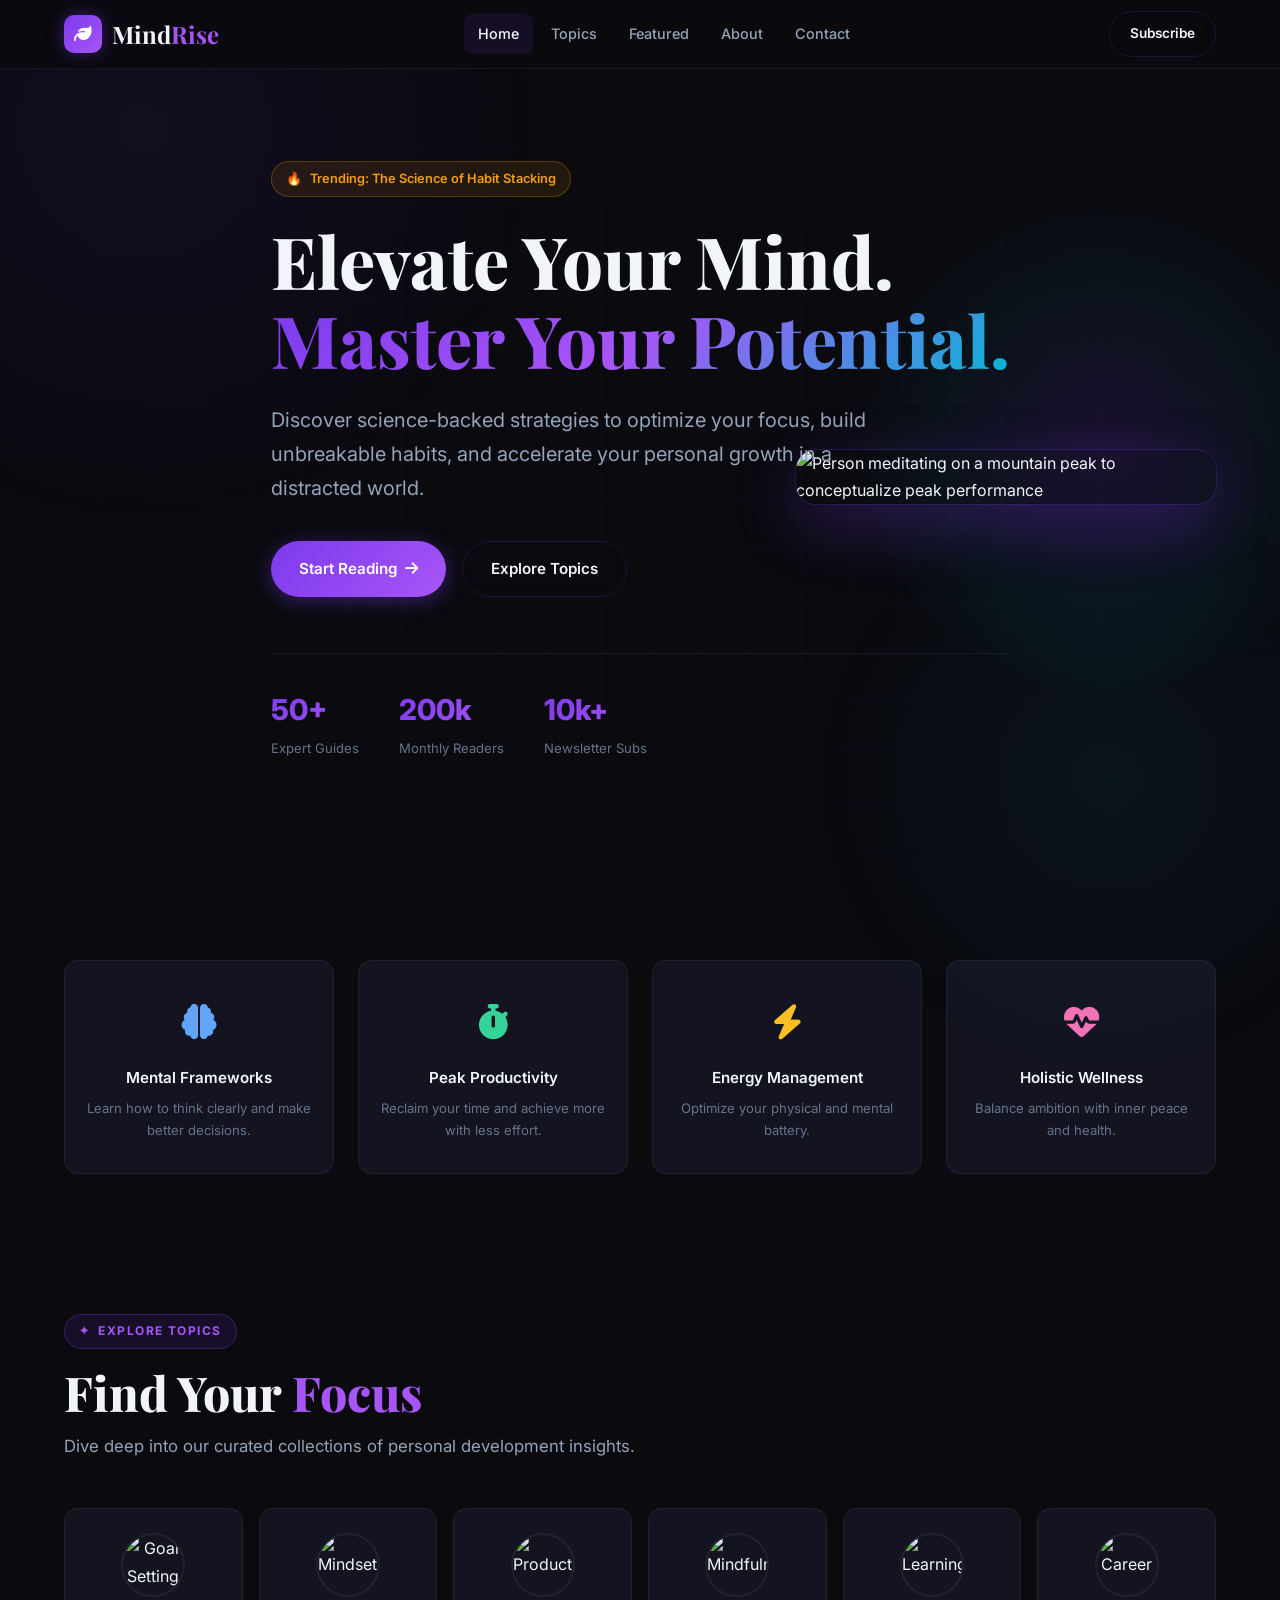
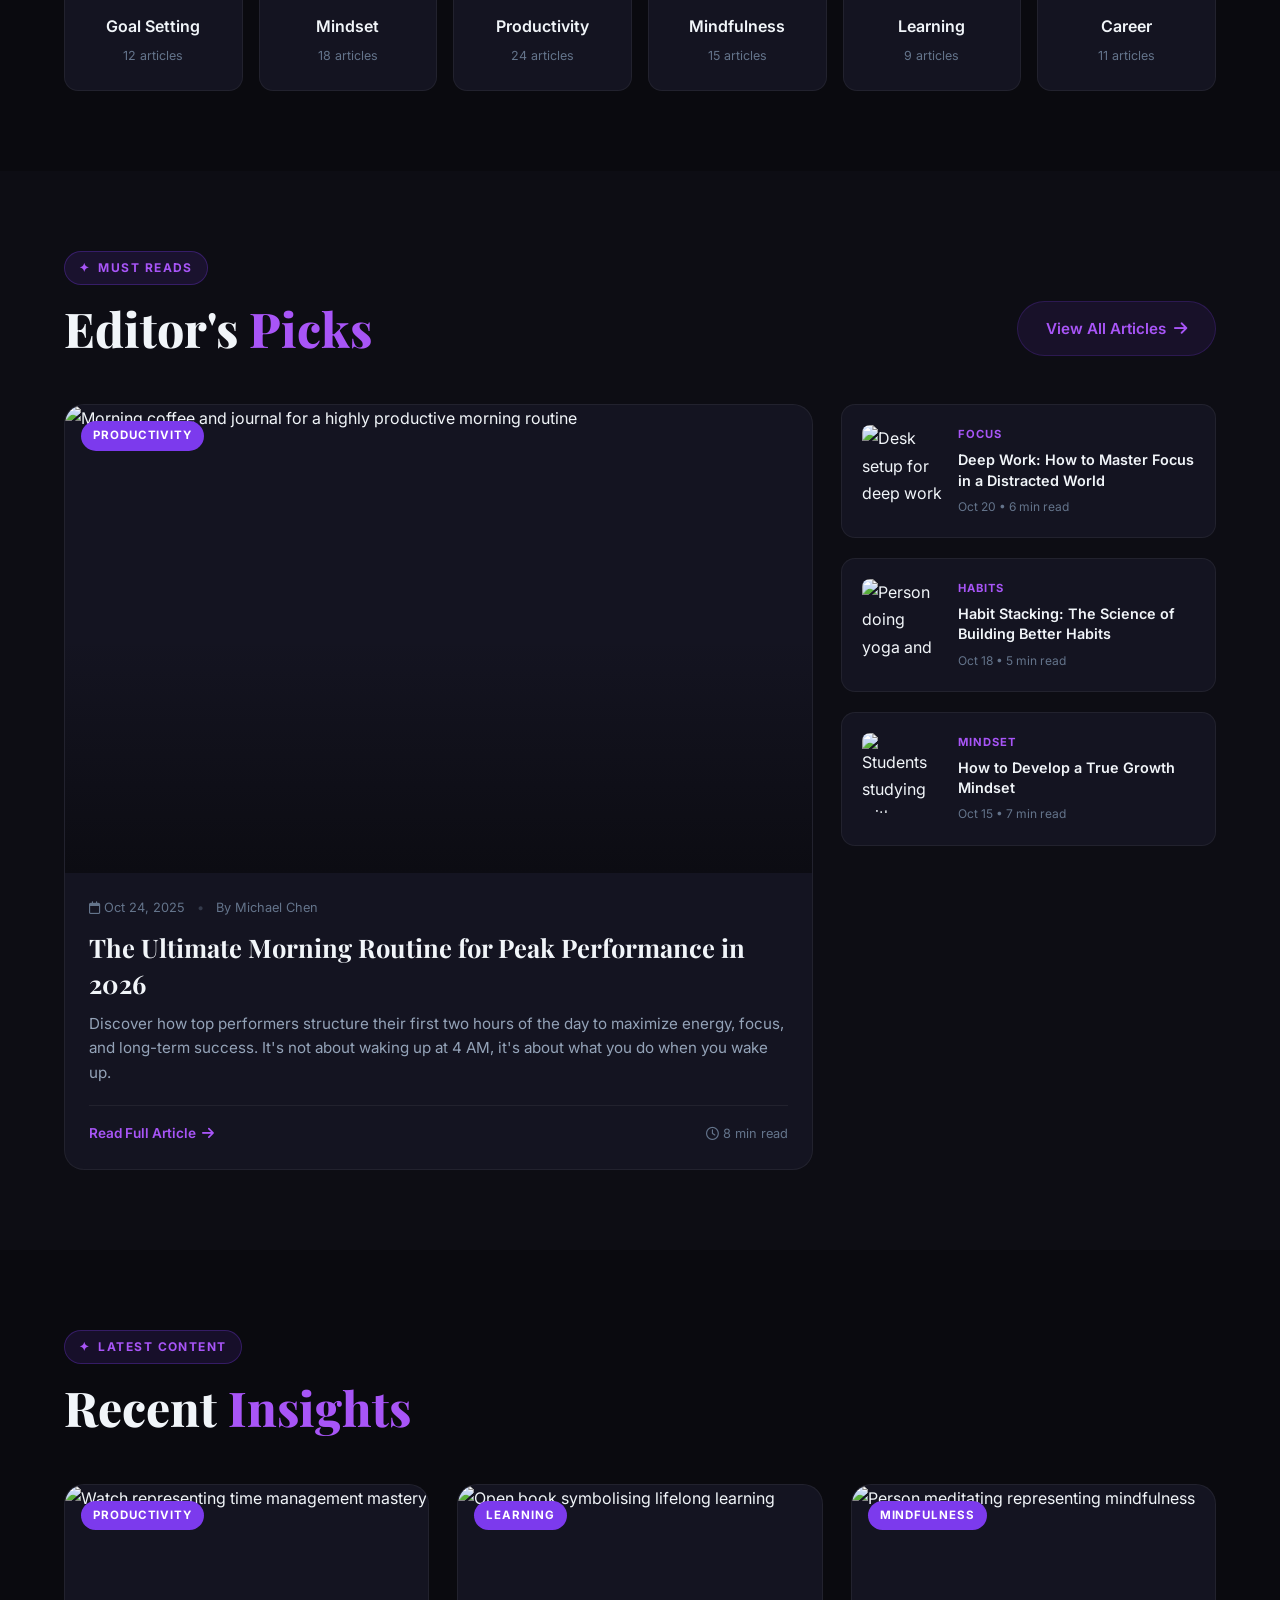
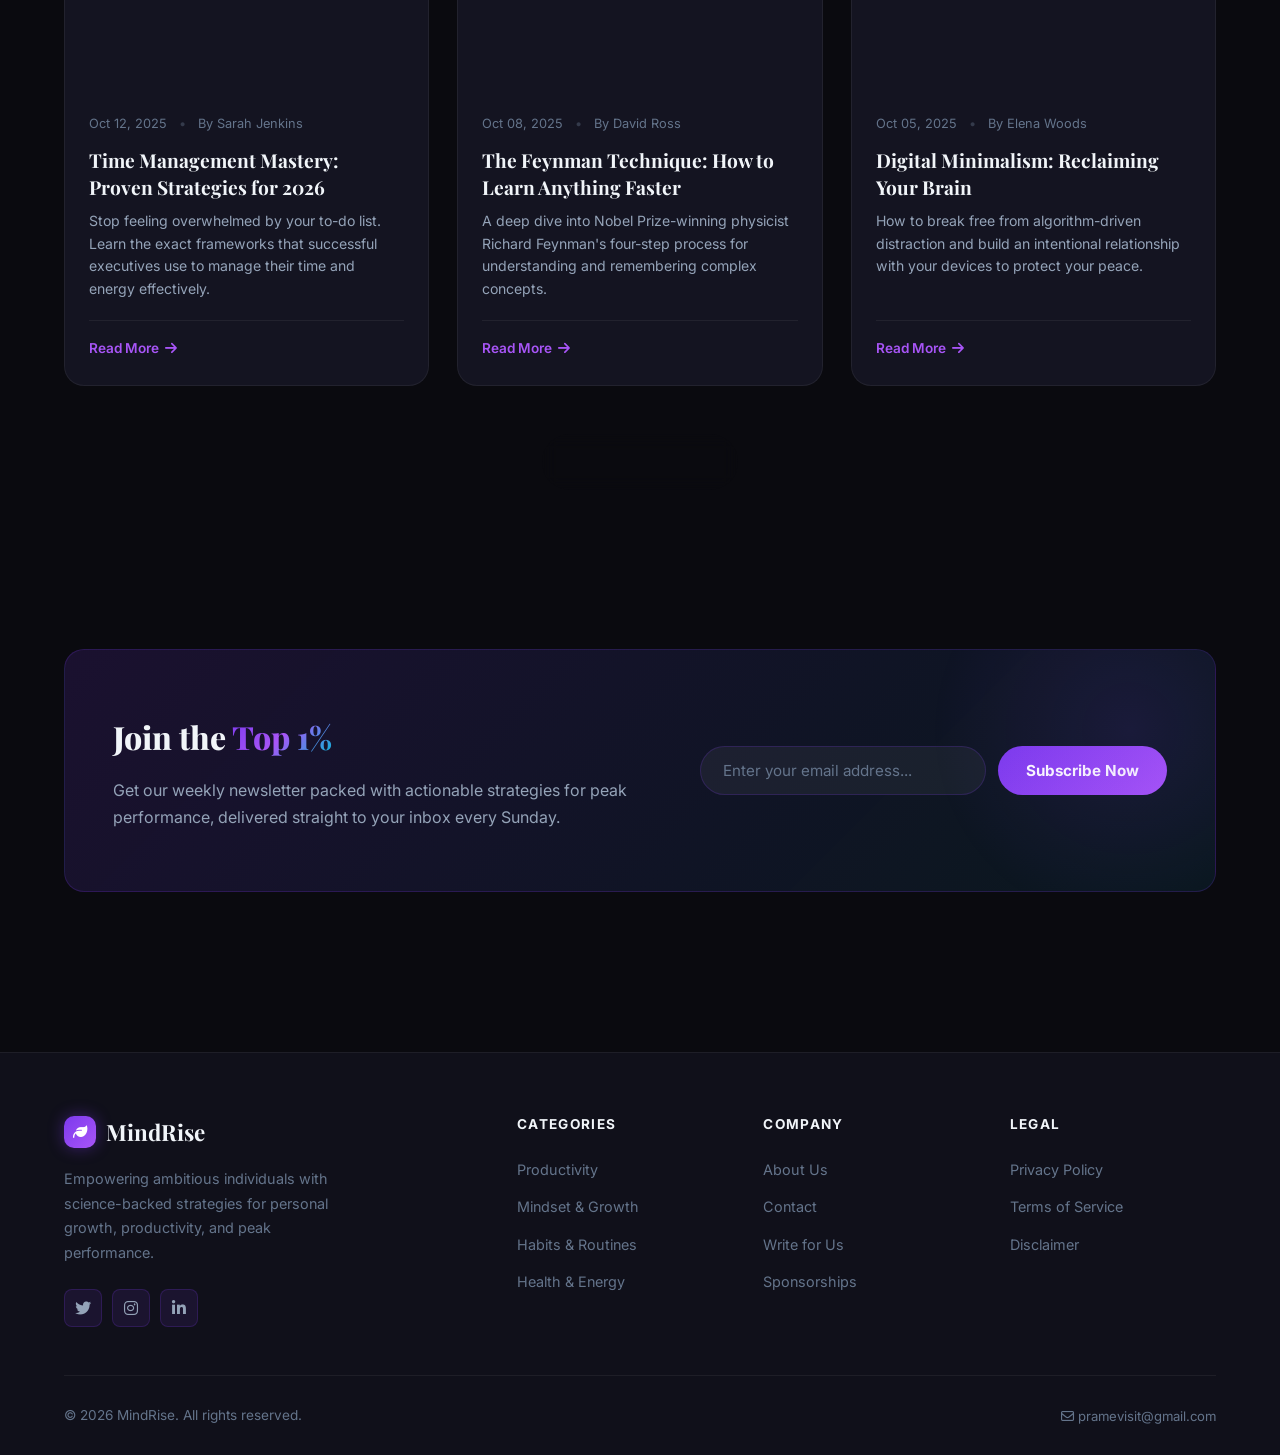
==== commit fd31856e: "Add files via upload" ====
--- a/index.html
+++ b/index.html
@@ -26,6 +26,8 @@
 
     <!-- Custom CSS -->
     <link rel="stylesheet" href="style.css">
+    <script async src="https://pagead2.googlesyndication.com/pagead/js/adsbygoogle.js?client=ca-pub-6546957481428602"
+        crossorigin="anonymous"></script>
 </head>
 
 <body>
